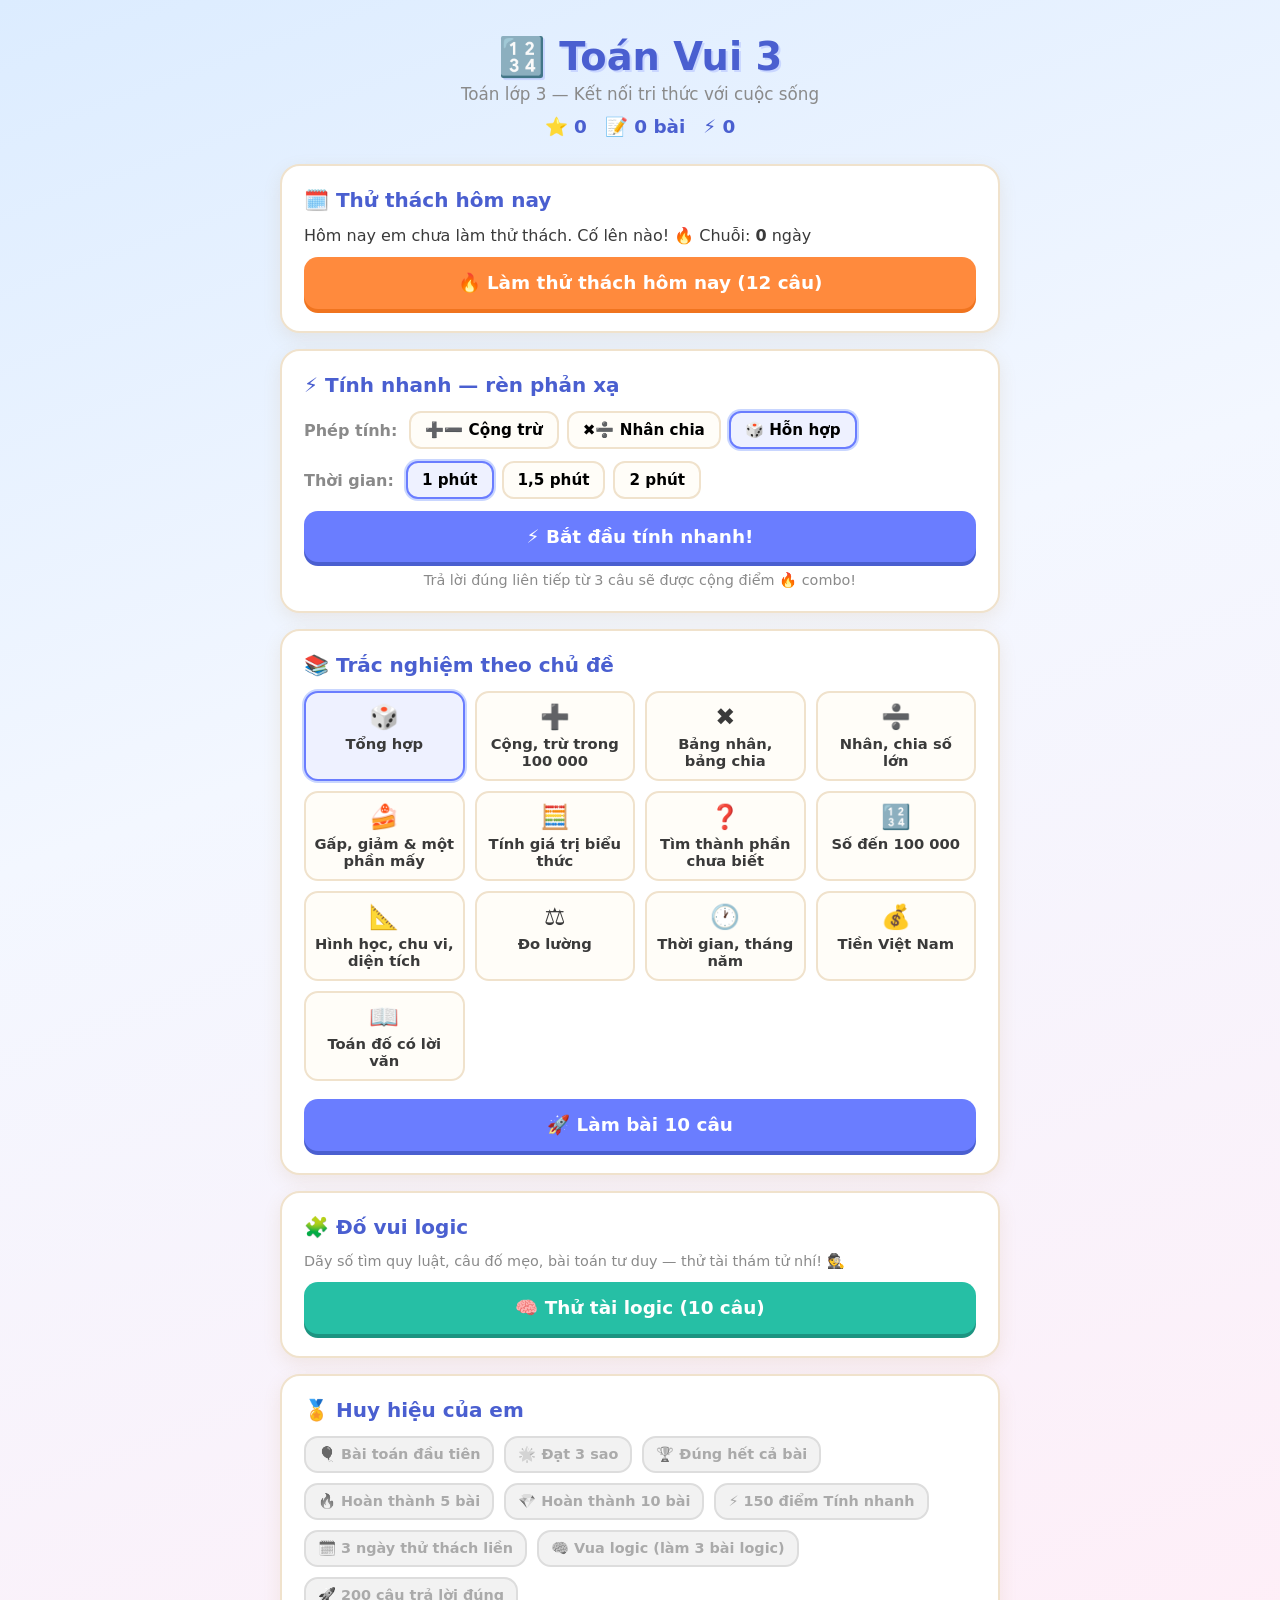
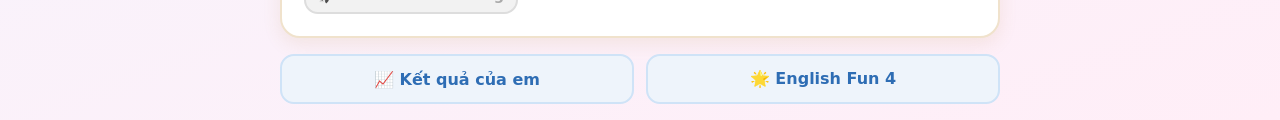
==== toan3.html @ 63a39053 "Them Toan Vui 3 - Toan lop 3 Ket noi tri thuc: tinh nhanh dem gio, trac nghiem 12 chu de, do vui log" ====
<!DOCTYPE html>
<html lang="vi">
<head>
<meta charset="UTF-8">
<meta name="viewport" content="width=device-width, initial-scale=1.0">
<title>Toán Vui 3 — Toán lớp 3 Kết nối tri thức</title>
<link rel="stylesheet" href="styles.css">
<link rel="stylesheet" href="toan3.css">
</head>
<body class="math-theme">

<!-- ===== MÀN HÌNH CHÍNH ===== -->
<div id="screen-home" class="screen active">
  <header class="home-header">
    <h1>🔢 Toán Vui 3</h1>
    <p class="subtitle">Toán lớp 3 — Kết nối tri thức với cuộc sống</p>
    <div class="star-bar">
      <span id="m-total-stars">⭐ 0</span>
      <span id="m-total-quizzes">📝 0 bài</span>
      <span id="m-best-drill">⚡ 0</span>
    </div>
  </header>

  <section class="card daily-card">
    <h2>🗓️ Thử thách hôm nay</h2>
    <p id="m-daily-status" class="daily-status"></p>
    <button id="m-btn-daily" class="btn btn-big btn-daily">🔥 Làm thử thách hôm nay (12 câu)</button>
  </section>

  <section class="card">
    <h2>⚡ Tính nhanh — rèn phản xạ</h2>
    <div class="chip-row">
      <span class="level-label">Phép tính:</span>
      <button class="op-chip" data-op="addsub">➕➖ Cộng trừ</button>
      <button class="op-chip" data-op="muldiv">✖️➗ Nhân chia</button>
      <button class="op-chip selected" data-op="mix">🎲 Hỗn hợp</button>
    </div>
    <div class="chip-row">
      <span class="level-label">Thời gian:</span>
      <button class="time-chip selected" data-secs="60">1 phút</button>
      <button class="time-chip" data-secs="90">1,5 phút</button>
      <button class="time-chip" data-secs="120">2 phút</button>
    </div>
    <button id="m-btn-drill" class="btn btn-big btn-primary">⚡ Bắt đầu tính nhanh!</button>
    <p class="hint">Trả lời đúng liên tiếp từ 3 câu sẽ được cộng điểm 🔥 combo!</p>
  </section>

  <section class="card">
    <h2>📚 Trắc nghiệm theo chủ đề</h2>
    <div id="m-topic-grid" class="topic-grid"></div>
    <button id="m-btn-topic" class="btn btn-big btn-primary">🚀 Làm bài 10 câu</button>
  </section>

  <section class="card">
    <h2>🧩 Đố vui logic</h2>
    <p class="hint" style="text-align:left; margin: 0 0 12px;">Dãy số tìm quy luật, câu đố mẹo, bài toán tư duy — thử tài thám tử nhí! 🕵️</p>
    <button id="m-btn-logic" class="btn btn-big btn-logic">🧠 Thử tài logic (10 câu)</button>
  </section>

  <section class="card badges-card">
    <h2>🏅 Huy hiệu của em</h2>
    <div id="m-badge-list" class="badge-list"></div>
  </section>

  <div class="home-actions">
    <button id="m-btn-progress" class="btn btn-secondary">📈 Kết quả của em</button>
    <a class="btn btn-secondary btn-link" href="index.html">🌟 English Fun 4</a>
  </div>
</div>

<!-- ===== MÀN HÌNH TRẮC NGHIỆM (chủ đề / logic / hằng ngày) ===== -->
<div id="screen-quiz" class="screen">
  <div class="quiz-topbar">
    <button id="mq-quit" class="btn btn-small btn-danger">✖ Thoát</button>
    <div id="mq-label" class="quiz-progress"></div>
    <div id="mq-progress" class="quiz-timer">Câu 1/10</div>
  </div>
  <div class="progress-track"><div id="mq-fill" class="progress-fill"></div></div>

  <div class="card quiz-card">
    <div id="mq-question" class="question-text math-question"></div>
    <div id="mq-options" class="options"></div>
    <div id="mq-feedback" class="feedback"></div>
    <button id="mq-next" class="btn btn-big btn-primary hidden">Câu tiếp theo ➜</button>
  </div>
</div>

<!-- ===== MÀN HÌNH TÍNH NHANH ===== -->
<div id="screen-drill" class="screen">
  <div class="quiz-topbar">
    <button id="md-quit" class="btn btn-small btn-danger">✖ Thoát</button>
    <div id="md-streak" class="drill-streak"></div>
    <div id="md-score" class="quiz-progress">🏅 0</div>
    <div id="md-timer" class="quiz-timer">⏱ 60s</div>
  </div>
  <div class="progress-track"><div id="md-fill" class="progress-fill drill-fill"></div></div>

  <div class="card drill-card">
    <div id="md-question" class="drill-question">3 × 4 = ?</div>
    <div id="md-options" class="drill-options"></div>
  </div>
</div>

<!-- ===== KẾT QUẢ TÍNH NHANH ===== -->
<div id="screen-drillresult" class="screen">
  <div class="card result-card">
    <h1 id="mdr-title">⚡ Hết giờ!</h1>
    <div id="mdr-score" class="drill-final-score">0 điểm</div>
    <div id="mdr-detail" class="result-time"></div>
    <div id="mdr-badges" class="new-badges"></div>
    <div class="result-actions">
      <button id="mdr-again" class="btn btn-primary">🔄 Chơi lại</button>
      <button id="mdr-home" class="btn btn-secondary">🏠 Về trang chính</button>
    </div>
  </div>
</div>

<!-- ===== KẾT QUẢ TRẮC NGHIỆM ===== -->
<div id="screen-result" class="screen">
  <div class="card result-card">
    <h1 id="mr-title">🎉 Hoàn thành!</h1>
    <div id="mr-stars" class="result-stars"></div>
    <div id="mr-score" class="result-score"></div>
    <div id="mr-time" class="result-time"></div>
    <div id="mr-badges" class="new-badges"></div>
    <div class="result-actions">
      <button id="mr-again" class="btn btn-primary">🔄 Làm bài mới</button>
      <button id="mr-home" class="btn btn-secondary">🏠 Về trang chính</button>
    </div>
  </div>
  <div id="mr-review" class="review-list"></div>
</div>

<!-- ===== MÀN HÌNH TIẾN BỘ ===== -->
<div id="screen-progress" class="screen">
  <div class="card">
    <h2>📈 Kết quả của em</h2>
    <div id="mp-summary" class="progress-summary"></div>
    <h3>Lịch sử làm bài</h3>
    <div id="mp-history" class="history-list"></div>
    <h3>❗ Những câu hay sai (để ôn lại)</h3>
    <div id="mp-weak" class="weak-list"></div>
    <button id="mp-home" class="btn btn-secondary">🏠 Về trang chính</button>
  </div>
</div>

<script src="toan3-data.js"></script>
<script src="toan3-app.js"></script>
</body>
</html>
---- styles.css ----
* { box-sizing: border-box; margin: 0; padding: 0; }

:root {
  --primary: #ff8a3d;
  --primary-dark: #f0741f;
  --blue: #4aa3ff;
  --green: #3ecf6e;
  --red: #ff5b5b;
  --bg: #fdf6ec;
  --card: #ffffff;
  --text: #3a3a3a;
  --muted: #8a8a8a;
  --border: #f0e2cc;
}

body {
  font-family: "Segoe UI", "Comic Sans MS", system-ui, sans-serif;
  background: linear-gradient(160deg, #ffe9c7 0%, #fdf6ec 40%, #e7f4ff 100%);
  min-height: 100vh;
  color: var(--text);
  padding: 16px;
}

.screen { display: none; max-width: 720px; margin: 0 auto; }
.screen.active { display: block; }
.hidden { display: none !important; }

/* ---------- Trang chính ---------- */
.home-header { text-align: center; padding: 18px 0 10px; }
.home-header h1 { font-size: 2.4rem; color: var(--primary-dark); text-shadow: 2px 2px 0 #ffd9a8; }
.subtitle { color: var(--muted); font-size: 1.05rem; margin-top: 4px; }
.star-bar {
  display: flex; justify-content: center; gap: 18px; margin-top: 12px;
  font-size: 1.15rem; font-weight: 700; color: var(--primary-dark);
}

.card {
  background: var(--card);
  border-radius: 20px;
  border: 2px solid var(--border);
  box-shadow: 0 6px 18px rgba(180, 130, 60, .12);
  padding: 22px;
  margin: 16px 0;
}
.card h2 { font-size: 1.25rem; margin-bottom: 14px; color: var(--primary-dark); }
.card h3 { margin: 18px 0 10px; font-size: 1.05rem; }

.topic-grid {
  display: grid; grid-template-columns: repeat(auto-fill, minmax(150px, 1fr));
  gap: 10px; margin-bottom: 18px;
}
.topic-chip {
  border: 2px solid var(--border); border-radius: 14px;
  padding: 10px 8px; text-align: center; cursor: pointer;
  background: #fffdf8; font-size: .92rem; font-weight: 600;
  transition: all .15s;
  user-select: none;
}
.topic-chip .icon { font-size: 1.5rem; display: block; margin-bottom: 4px; }
.topic-chip:hover { transform: translateY(-2px); }
.topic-chip.selected { border-color: var(--primary); background: #fff1e0; box-shadow: 0 0 0 2px #ffd9a8; }

.btn {
  border: none; border-radius: 14px; cursor: pointer;
  font-family: inherit; font-weight: 700; font-size: 1rem;
  padding: 12px 20px; transition: transform .1s, box-shadow .1s;
}
.btn:active { transform: scale(.97); }
.btn-big { width: 100%; font-size: 1.15rem; padding: 15px; }
.btn-primary { background: var(--primary); color: #fff; box-shadow: 0 4px 0 var(--primary-dark); }
.btn-primary:hover { background: var(--primary-dark); }
.btn-secondary { background: #eef4fb; color: #2e6db4; border: 2px solid #cfe3f7; }
.btn-danger { background: var(--red); color: #fff; }
.btn-small { padding: 8px 14px; font-size: .9rem; }

.hint { text-align: center; color: var(--muted); font-size: .9rem; margin-top: 10px; }
.home-actions { display: flex; gap: 12px; }
.home-actions .btn { flex: 1; }

.badge-list { display: flex; flex-wrap: wrap; gap: 10px; }
.badge {
  border-radius: 14px; padding: 8px 12px; font-size: .9rem; font-weight: 600;
  background: #fff7e0; border: 2px solid #ffe1a1;
}
.badge.locked { background: #f2f2f2; border-color: #ddd; color: #aaa; filter: grayscale(1); }

/* ---------- Làm bài ---------- */
.quiz-topbar {
  display: flex; align-items: center; justify-content: space-between;
  padding: 8px 0;
}
.quiz-progress { font-weight: 800; font-size: 1.1rem; color: var(--primary-dark); }
.quiz-timer {
  font-weight: 800; font-size: 1.25rem; background: #fff; padding: 6px 14px;
  border-radius: 12px; border: 2px solid var(--border); color: #2e6db4;
  font-variant-numeric: tabular-nums;
}
.quiz-timer.warning { color: var(--red); border-color: var(--red); animation: blink 1s infinite; }
@keyframes blink { 50% { opacity: .5; } }

.progress-track { height: 10px; background: #f0e6d5; border-radius: 6px; overflow: hidden; }
.progress-fill { height: 100%; width: 0; background: linear-gradient(90deg, var(--primary), #ffb46e); transition: width .3s; }

.quiz-card { margin-top: 14px; }
.question-row { display: flex; gap: 10px; align-items: flex-start; margin-bottom: 18px; }
.question-text { font-size: 1.3rem; font-weight: 700; flex: 1; line-height: 1.5; }
.btn-speak {
  border: 2px solid #cfe3f7; background: #eef4fb; border-radius: 50%;
  width: 48px; height: 48px; font-size: 1.3rem; cursor: pointer; flex-shrink: 0;
  transition: transform .1s;
}
.btn-speak:hover { transform: scale(1.1); }

.options { display: grid; gap: 10px; }
.option {
  border: 2px solid var(--border); border-radius: 14px; background: #fffdf8;
  padding: 13px 16px; font-size: 1.1rem; font-weight: 600; cursor: pointer;
  text-align: left; display: flex; gap: 10px; align-items: center;
  transition: all .12s; font-family: inherit;
}
.option:hover:not(:disabled) { border-color: var(--blue); background: #f2f8ff; }
.option .letter {
  background: #ffe9cf; color: var(--primary-dark); font-weight: 800;
  width: 30px; height: 30px; border-radius: 50%; display: inline-flex;
  align-items: center; justify-content: center; flex-shrink: 0;
}
.option.selected { border-color: var(--blue); background: #eaf4ff; box-shadow: 0 0 0 2px #bcdcff; }
.option.selected .letter { background: var(--blue); color: #fff; }
.option.correct { border-color: var(--green); background: #e9fbef; }
.option.correct .letter { background: var(--green); color: #fff; }
.option.wrong { border-color: var(--red); background: #ffecec; }
.option.wrong .letter { background: var(--red); color: #fff; }
.option:disabled { cursor: default; opacity: .85; }

.feedback { text-align: center; font-size: 1.2rem; font-weight: 800; min-height: 34px; margin: 14px 0 6px; }
.feedback.good { color: var(--green); animation: pop .3s; }
.feedback.bad { color: var(--red); }
@keyframes pop { 0% { transform: scale(.6); } 70% { transform: scale(1.15); } 100% { transform: scale(1); } }

/* ---------- Kết quả ---------- */
.result-card { text-align: center; }
.result-stars { font-size: 3rem; margin: 12px 0; letter-spacing: 6px; }
.result-score { font-size: 1.5rem; font-weight: 800; color: var(--primary-dark); }
.result-time { color: var(--muted); margin-top: 6px; }
.new-badges { margin-top: 14px; font-weight: 700; color: #b8860b; }
.result-actions { display: flex; flex-direction: column; gap: 10px; margin-top: 20px; }

.review-list .review-item {
  background: #fff; border-radius: 14px; border: 2px solid var(--border);
  padding: 14px; margin: 10px 0;
}
.review-item.wrong-item { border-color: #ffc9c9; }
.review-item .rq { font-weight: 700; margin-bottom: 6px; }
.review-item .ra { font-size: .95rem; }
.review-item .good-ans { color: var(--green); font-weight: 700; }
.review-item .bad-ans { color: var(--red); font-weight: 700; text-decoration: line-through; }

/* ---------- Tiến bộ ---------- */
.progress-summary { display: flex; gap: 12px; flex-wrap: wrap; margin-bottom: 8px; }
.stat-box {
  flex: 1; min-width: 130px; background: #fff7e8; border: 2px solid #ffe1b0;
  border-radius: 14px; padding: 12px; text-align: center;
}
.stat-box .num { font-size: 1.5rem; font-weight: 800; color: var(--primary-dark); }
.stat-box .lbl { font-size: .85rem; color: var(--muted); }

.history-list .history-item {
  display: flex; justify-content: space-between; align-items: center;
  padding: 10px 12px; border-bottom: 1px dashed var(--border); font-size: .95rem;
}
.history-item .h-score { font-weight: 800; color: var(--primary-dark); }
.weak-list .weak-item { padding: 8px 12px; border-bottom: 1px dashed var(--border); font-size: .95rem; }
.weak-item .w-count { color: var(--red); font-weight: 700; }
.empty-note { color: var(--muted); font-style: italic; padding: 8px 0; }

/* ---------- Quản lý câu hỏi ---------- */
.admin-form { display: grid; gap: 12px; margin-bottom: 10px; }
.admin-form label { display: flex; flex-direction: column; gap: 5px; font-weight: 600; font-size: .95rem; }
.admin-form input, .admin-form select {
  padding: 10px 12px; border: 2px solid var(--border); border-radius: 10px;
  font-family: inherit; font-size: 1rem;
}
.admin-form input:focus, .admin-form select:focus { outline: none; border-color: var(--blue); }
.option-inputs { display: grid; grid-template-columns: 1fr 1fr; gap: 10px; }

.custom-list .custom-item {
  display: flex; justify-content: space-between; align-items: center; gap: 10px;
  padding: 10px 12px; border-bottom: 1px dashed var(--border); font-size: .95rem;
}
.custom-item .ci-text { flex: 1; }
.custom-item .ci-actions { display: flex; gap: 6px; flex-shrink: 0; }

/* ---------- Chọn cấp độ + nút thi thử (trang chính) ---------- */
.level-row { display: flex; align-items: center; flex-wrap: wrap; gap: 8px; margin-bottom: 14px; }
.level-label { font-weight: 700; color: var(--muted); margin-right: 4px; }
.level-chip {
  border: 2px solid var(--border); border-radius: 12px; background: #fffdf8;
  padding: 8px 14px; font-weight: 700; font-size: .95rem; cursor: pointer;
  font-family: inherit; transition: all .12s;
}
.level-chip:hover { transform: translateY(-2px); }
.level-chip.selected { border-color: var(--primary); background: #fff1e0; box-shadow: 0 0 0 2px #ffd9a8; }
.btn-exam {
  background: #6a5acd; color: #fff; box-shadow: 0 4px 0 #514199; margin-bottom: 6px;
}
.btn-exam:hover { background: #514199; }
.btn-exam-basic { background: #2aa9a0; box-shadow: 0 4px 0 #1f857e; }
.btn-exam-basic:hover { background: #1f857e; }

/* ---------- Đoạn văn đọc hiểu / câu tìm lỗi ---------- */
.context-box {
  background: #f2f8ff; border: 2px solid #cfe3f7; border-radius: 12px;
  padding: 12px 14px; font-size: 1.05rem; line-height: 1.6; margin-bottom: 12px;
  font-weight: 600; color: #2c3e55;
}
.context-box.reading-box { font-weight: 500; text-align: left; }
.q-line { font-size: 1.25rem; font-weight: 700; }

/* ---------- Viết lại câu ---------- */
.transform-orig {
  background: #fff7e8; border: 2px solid #ffe1b0; border-radius: 12px;
  padding: 12px 14px; font-size: 1.15rem; font-weight: 700; text-align: center;
}
.transform-given { text-align: center; color: var(--muted); font-weight: 600; }

/* ---------- Bảng ô số câu hỏi ---------- */
.palette {
  display: grid; grid-template-columns: repeat(10, 1fr); gap: 6px;
  margin-top: 10px;
}
.pal-num {
  border: 2px solid var(--border); border-radius: 10px; background: #fff;
  padding: 7px 0; font-weight: 800; font-size: .95rem; cursor: pointer;
  font-family: inherit; color: var(--muted); transition: all .12s;
}
.pal-num:hover { border-color: var(--blue); }
.pal-num.done { background: var(--green); border-color: var(--green); color: #fff; }
.pal-num.current { outline: 3px solid var(--primary); outline-offset: 1px; color: var(--primary-dark); }
.pal-num.done.current { color: #fff; }

.quiz-nav { display: flex; gap: 10px; margin-top: 10px; }
.quiz-nav .btn { flex: 1; }
.btn-submit-top {
  width: 100%; margin: 4px 0 12px; background: var(--green); color: #fff;
  box-shadow: 0 4px 0 #2fae5a; font-weight: 800; font-size: 1.05rem;
  padding: 12px; border-radius: 14px; border: none; cursor: pointer;
  font-family: inherit;
}
.btn-submit-top:hover { background: #2fae5a; }
.btn-submit-top:active { transform: scale(.98); }

/* Bảng xếp hạng */
.lb-list { display: grid; gap: 8px; margin: 10px 0 16px; }
.lb-item {
  display: flex; align-items: center; gap: 10px; padding: 10px 12px;
  border: 2px solid var(--border); border-radius: 12px; background: #fffdf8;
}
.lb-item.lb-top { background: #fff7e0; border-color: #ffe1a1; }
.lb-rank { font-size: 1.3rem; font-weight: 800; width: 34px; text-align: center; flex-shrink: 0; }
.lb-main { flex: 1; font-size: .98rem; }
.lb-lvl { color: var(--muted); font-size: .85rem; }
.lb-date { color: var(--muted); font-size: .82rem; flex-shrink: 0; }

.review-title { margin: 18px 0 4px; color: var(--primary-dark); }
.explain { color: #7a5c00; }

/* ---------- Dạng nhìn hình viết từ ---------- */
.task-area { display: grid; gap: 14px; }
.spell-img { font-size: 5.5rem; text-align: center; line-height: 1.2; }
.spell-input {
  padding: 14px 16px; font-size: 1.3rem; font-weight: 700; text-align: center;
  border: 3px solid var(--border); border-radius: 14px; font-family: inherit;
}
.spell-input:focus { outline: none; border-color: var(--blue); }
.spell-input.input-correct { border-color: var(--green); background: #e9fbef; }
.spell-input.input-wrong { border-color: var(--red); background: #ffecec; }

/* ---------- Dạng sắp xếp từ thành câu ---------- */
.ro-answer {
  min-height: 62px; border: 3px dashed #cfe3f7; border-radius: 14px;
  padding: 10px; display: flex; flex-wrap: wrap; gap: 8px; align-items: center;
  background: #f7fbff;
}
.ro-hint { color: var(--muted); font-size: .95rem; }
.ro-pool { display: flex; flex-wrap: wrap; gap: 8px; justify-content: center; }
.word-chip {
  border: 2px solid var(--border); border-radius: 12px; background: #fffdf8;
  padding: 10px 14px; font-size: 1.1rem; font-weight: 700; cursor: pointer;
  font-family: inherit; transition: all .12s;
}
.word-chip:hover { border-color: var(--blue); transform: translateY(-2px); }
.word-chip.placed { background: #eef4fb; border-color: #cfe3f7; color: #2e6db4; }

/* ---------- Dạng nối hình với từ ---------- */
.match-grid { display: grid; grid-template-columns: 1fr 1fr; gap: 14px; }
.match-col { display: grid; gap: 10px; }
.match-item {
  border: 3px solid var(--border); border-radius: 14px; background: #fffdf8;
  padding: 10px; cursor: pointer; font-family: inherit; font-weight: 700;
  transition: all .12s; min-height: 62px;
}
.match-img { font-size: 2.2rem; }
.match-word { font-size: 1.15rem; }
.match-item:hover:not(:disabled) { border-color: var(--blue); }
.match-item.selecting { border-color: var(--primary); background: #fff1e0; box-shadow: 0 0 0 3px #ffd9a8; }
.match-item.pair-0 { border-color: #4aa3ff; background: #eaf4ff; }
.match-item.pair-1 { border-color: #b487f5; background: #f4edff; }
.match-item.pair-2 { border-color: #ffa726; background: #fff4e0; }
.match-item.pair-3 { border-color: #26bfa5; background: #e5faf6; }
.match-item.correct { border-color: var(--green); background: #e9fbef; }
.match-item.wrong { border-color: var(--red); background: #ffecec; }
.match-item:disabled { cursor: default; }

/* ---------- Nút sang app Toán ---------- */
.btn-math-link {
  display: block; text-align: center; text-decoration: none; margin: 14px 0;
  background: #6a7dff; color: #fff; box-shadow: 0 4px 0 #4a5fd0;
}
.btn-math-link:hover { background: #4a5fd0; }

@media (max-width: 520px) {
  .home-header h1 { font-size: 1.8rem; }
  .option-inputs { grid-template-columns: 1fr; }
  .topic-grid { grid-template-columns: repeat(2, 1fr); }
}
---- toan3.css ----
/* ===== Toán Vui 3 — CSS bổ sung (dùng chung styles.css) ===== */

body.math-theme {
  background: linear-gradient(160deg, #dcecff 0%, #f3f7ff 40%, #ffeef7 100%);
}
.math-theme .home-header h1 { color: #4a5fd0; text-shadow: 2px 2px 0 #c9d6ff; }
.math-theme .star-bar { color: #4a5fd0; }
.math-theme .card h2 { color: #4a5fd0; }
.math-theme .quiz-progress { color: #4a5fd0; }
.math-theme .topic-chip.selected { border-color: #6a7dff; background: #eef1ff; box-shadow: 0 0 0 2px #c9d6ff; }
.math-theme .btn-primary { background: #6a7dff; box-shadow: 0 4px 0 #4a5fd0; }
.math-theme .btn-primary:hover { background: #4a5fd0; }
.math-theme .progress-fill { background: linear-gradient(90deg, #6a7dff, #9db1ff); }

.btn-daily { background: #ff8a3d; color: #fff; box-shadow: 0 4px 0 #f0741f; }
.btn-daily:hover { background: #f0741f; }
.btn-logic { background: #26bfa5; color: #fff; box-shadow: 0 4px 0 #1c9481; }
.btn-logic:hover { background: #1c9481; }
.btn-link { display: block; text-align: center; text-decoration: none; line-height: 1.4; }

.daily-status { margin-bottom: 12px; font-size: 1rem; }

.chip-row { display: flex; align-items: center; flex-wrap: wrap; gap: 8px; margin-bottom: 12px; }
.op-chip, .time-chip {
  border: 2px solid var(--border); border-radius: 12px; background: #fffdf8;
  padding: 8px 14px; font-weight: 700; font-size: .95rem; cursor: pointer;
  font-family: inherit; transition: all .12s;
}
.op-chip:hover, .time-chip:hover { transform: translateY(-2px); }
.op-chip.selected, .time-chip.selected {
  border-color: #6a7dff; background: #eef1ff; box-shadow: 0 0 0 2px #c9d6ff;
}

/* Câu hỏi toán */
.math-question { margin-bottom: 18px; text-align: center; }
.math-question .q-line { margin-top: 8px; }
.clock-svg { display: block; margin: 0 auto 6px; }

/* Tính nhanh */
.drill-card { margin-top: 14px; text-align: center; }
.drill-question {
  font-size: 3rem; font-weight: 800; color: #2c3e55;
  padding: 22px 0 28px; font-variant-numeric: tabular-nums;
}
.drill-options { display: grid; grid-template-columns: 1fr 1fr; gap: 12px; }
.drill-option {
  border: 3px solid var(--border); border-radius: 16px; background: #fffdf8;
  padding: 20px 10px; font-size: 1.7rem; font-weight: 800; cursor: pointer;
  font-family: inherit; transition: all .1s; color: #2c3e55;
  font-variant-numeric: tabular-nums;
}
.drill-option:hover:not(:disabled) { border-color: #6a7dff; background: #eef1ff; transform: translateY(-2px); }
.drill-option:active { transform: scale(.96); }
.drill-option.correct { border-color: var(--green); background: #e9fbef; }
.drill-option.wrong { border-color: var(--red); background: #ffecec; animation: shake .3s; }
.drill-option:disabled { cursor: default; }
@keyframes shake {
  0%, 100% { transform: translateX(0); }
  25% { transform: translateX(-6px); }
  75% { transform: translateX(6px); }
}
.drill-streak { font-size: 1.2rem; font-weight: 800; color: #ff5d2e; min-width: 52px; text-align: center; }
.drill-fill { background: linear-gradient(90deg, #3ecf6e, #a5e8bd); }
.drill-final-score { font-size: 2.6rem; font-weight: 800; color: #4a5fd0; margin: 10px 0; }

@media (max-width: 520px) {
  .drill-question { font-size: 2.3rem; }
  .drill-option { font-size: 1.4rem; padding: 16px 8px; }
}
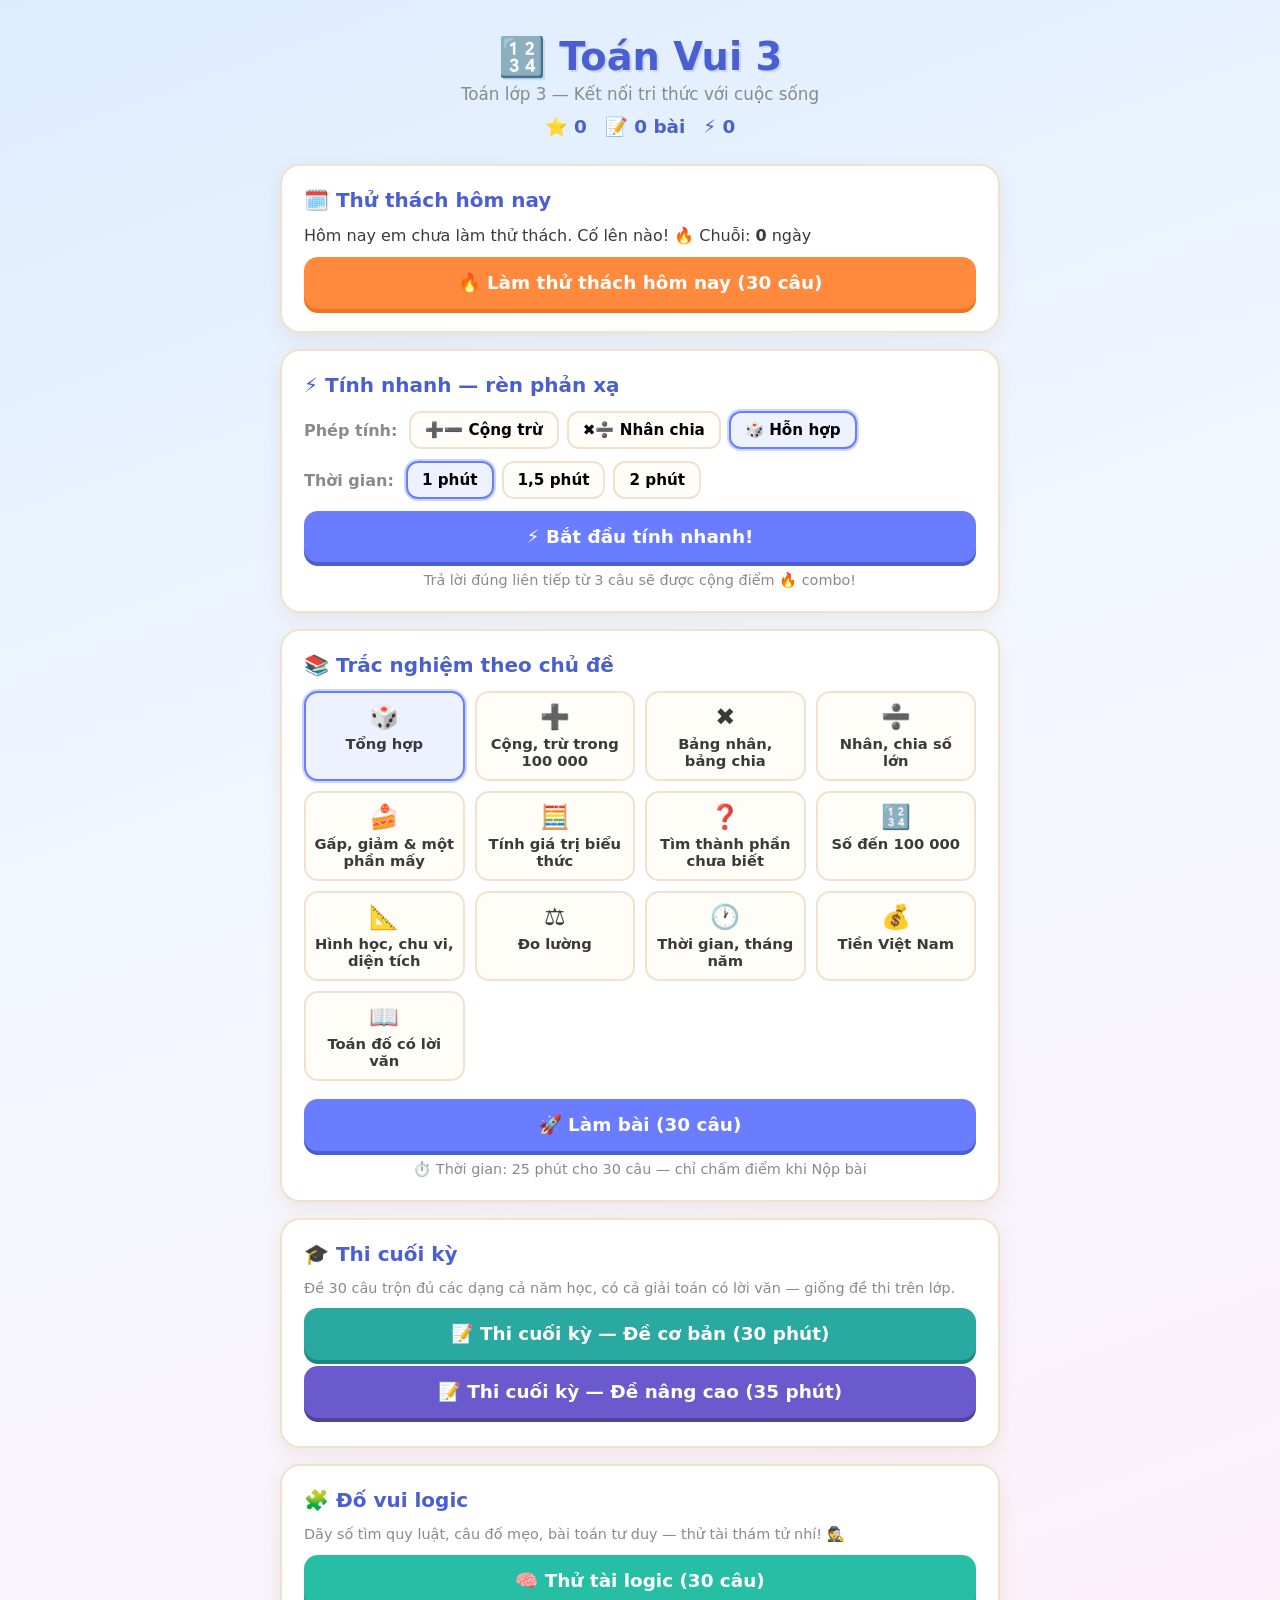
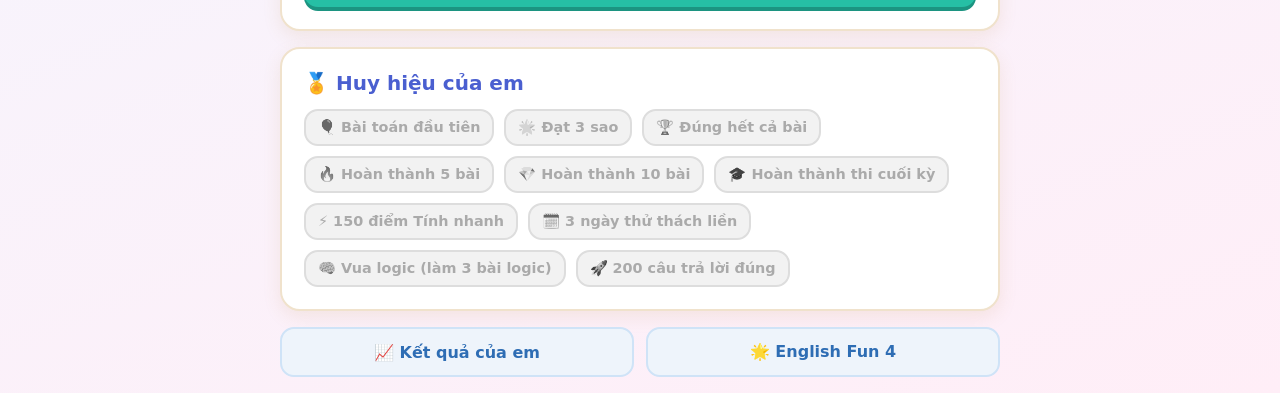
==== commit 43236d9d: "Toan Vui 3: chuyen sang kieu bai thi 30 cau giong English Fun 4 - bang o so nhay cau, chi cham khi n" ====
--- a/toan3.html
+++ b/toan3.html
@@ -24,7 +24,7 @@
   <section class="card daily-card">
     <h2>🗓️ Thử thách hôm nay</h2>
     <p id="m-daily-status" class="daily-status"></p>
-    <button id="m-btn-daily" class="btn btn-big btn-daily">🔥 Làm thử thách hôm nay (12 câu)</button>
+    <button id="m-btn-daily" class="btn btn-big btn-daily">🔥 Làm thử thách hôm nay (30 câu)</button>
   </section>
 
   <section class="card">
@@ -48,13 +48,21 @@
   <section class="card">
     <h2>📚 Trắc nghiệm theo chủ đề</h2>
     <div id="m-topic-grid" class="topic-grid"></div>
-    <button id="m-btn-topic" class="btn btn-big btn-primary">🚀 Làm bài 10 câu</button>
+    <button id="m-btn-topic" class="btn btn-big btn-primary">🚀 Làm bài (30 câu)</button>
+    <p class="hint">⏱️ Thời gian: 25 phút cho 30 câu — chỉ chấm điểm khi Nộp bài</p>
+  </section>
+
+  <section class="card">
+    <h2>🎓 Thi cuối kỳ</h2>
+    <p class="hint" style="text-align:left; margin: 0 0 12px;">Đề 30 câu trộn đủ các dạng cả năm học, có cả giải toán có lời văn — giống đề thi trên lớp.</p>
+    <button id="m-btn-exam-basic" class="btn btn-big btn-exam btn-exam-basic">📝 Thi cuối kỳ — Đề cơ bản (30 phút)</button>
+    <button id="m-btn-exam-adv" class="btn btn-big btn-exam">📝 Thi cuối kỳ — Đề nâng cao (35 phút)</button>
   </section>
 
   <section class="card">
     <h2>🧩 Đố vui logic</h2>
     <p class="hint" style="text-align:left; margin: 0 0 12px;">Dãy số tìm quy luật, câu đố mẹo, bài toán tư duy — thử tài thám tử nhí! 🕵️</p>
-    <button id="m-btn-logic" class="btn btn-big btn-logic">🧠 Thử tài logic (10 câu)</button>
+    <button id="m-btn-logic" class="btn btn-big btn-logic">🧠 Thử tài logic (30 câu)</button>
   </section>
 
   <section class="card badges-card">
@@ -68,20 +76,25 @@
   </div>
 </div>
 
-<!-- ===== MÀN HÌNH TRẮC NGHIỆM (chủ đề / logic / hằng ngày) ===== -->
+<!-- ===== MÀN HÌNH LÀM BÀI (chủ đề / logic / hằng ngày / thi cuối kỳ) ===== -->
 <div id="screen-quiz" class="screen">
   <div class="quiz-topbar">
     <button id="mq-quit" class="btn btn-small btn-danger">✖ Thoát</button>
-    <div id="mq-label" class="quiz-progress"></div>
-    <div id="mq-progress" class="quiz-timer">Câu 1/10</div>
+    <div id="mq-progress" class="quiz-progress">Câu 1/30</div>
+    <div id="mq-timer" class="quiz-timer">25:00</div>
   </div>
   <div class="progress-track"><div id="mq-fill" class="progress-fill"></div></div>
+  <div id="mq-palette" class="palette"></div>
+  <button id="mq-submit" class="btn-submit-top">📤 Nộp bài</button>
 
   <div class="card quiz-card">
+    <div id="mq-label" class="quiz-mode-label"></div>
     <div id="mq-question" class="question-text math-question"></div>
     <div id="mq-options" class="options"></div>
-    <div id="mq-feedback" class="feedback"></div>
-    <button id="mq-next" class="btn btn-big btn-primary hidden">Câu tiếp theo ➜</button>
+    <div class="quiz-nav">
+      <button id="mq-prev" class="btn btn-secondary">⬅ Câu trước</button>
+      <button id="mq-next" class="btn btn-secondary">Tiếp tục ➜</button>
+    </div>
   </div>
 </div>
 
--- a/toan3.css
+++ b/toan3.css
@@ -29,6 +29,11 @@
 .op-chip:hover, .time-chip:hover { transform: translateY(-2px); }
 .op-chip.selected, .time-chip.selected {
   border-color: #6a7dff; background: #eef1ff; box-shadow: 0 0 0 2px #c9d6ff;
+}
+
+.quiz-mode-label {
+  text-align: center; font-weight: 700; color: var(--muted);
+  font-size: .95rem; margin-bottom: 10px;
 }
 
 /* Câu hỏi toán */
